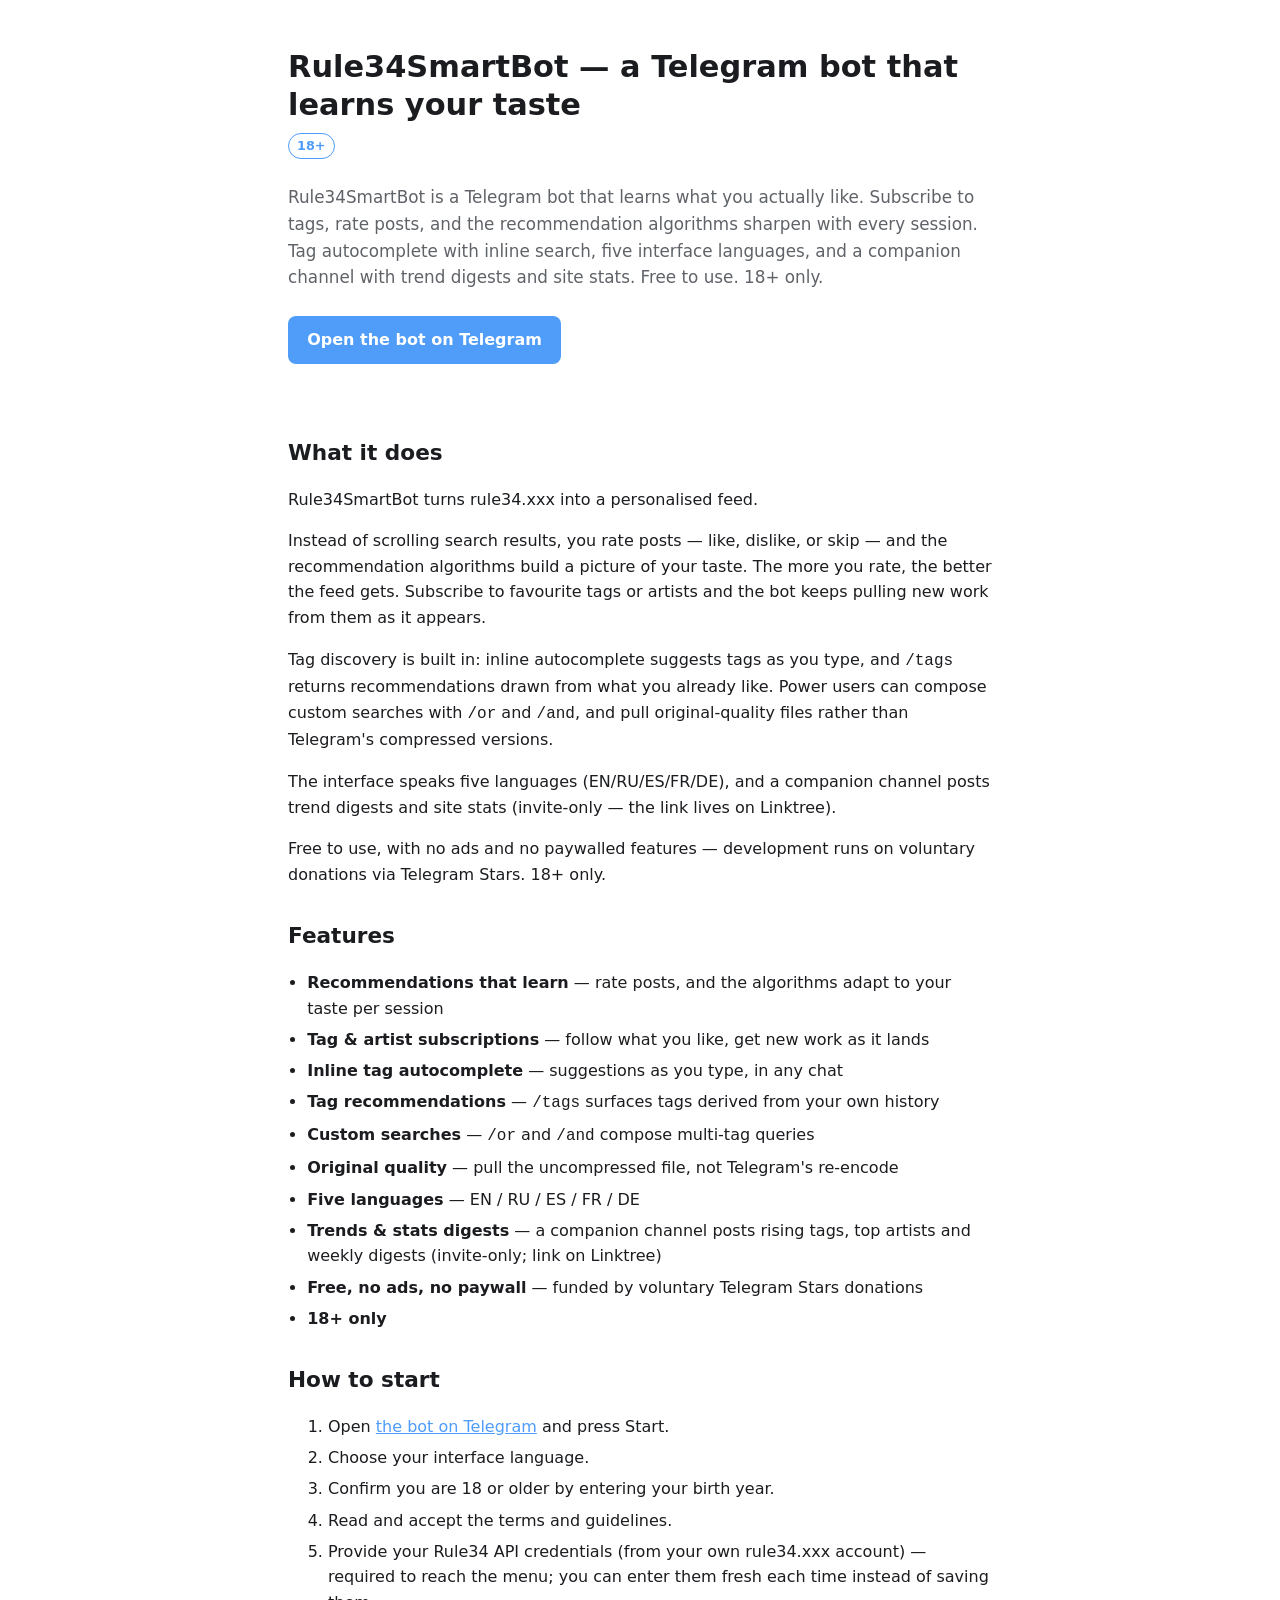
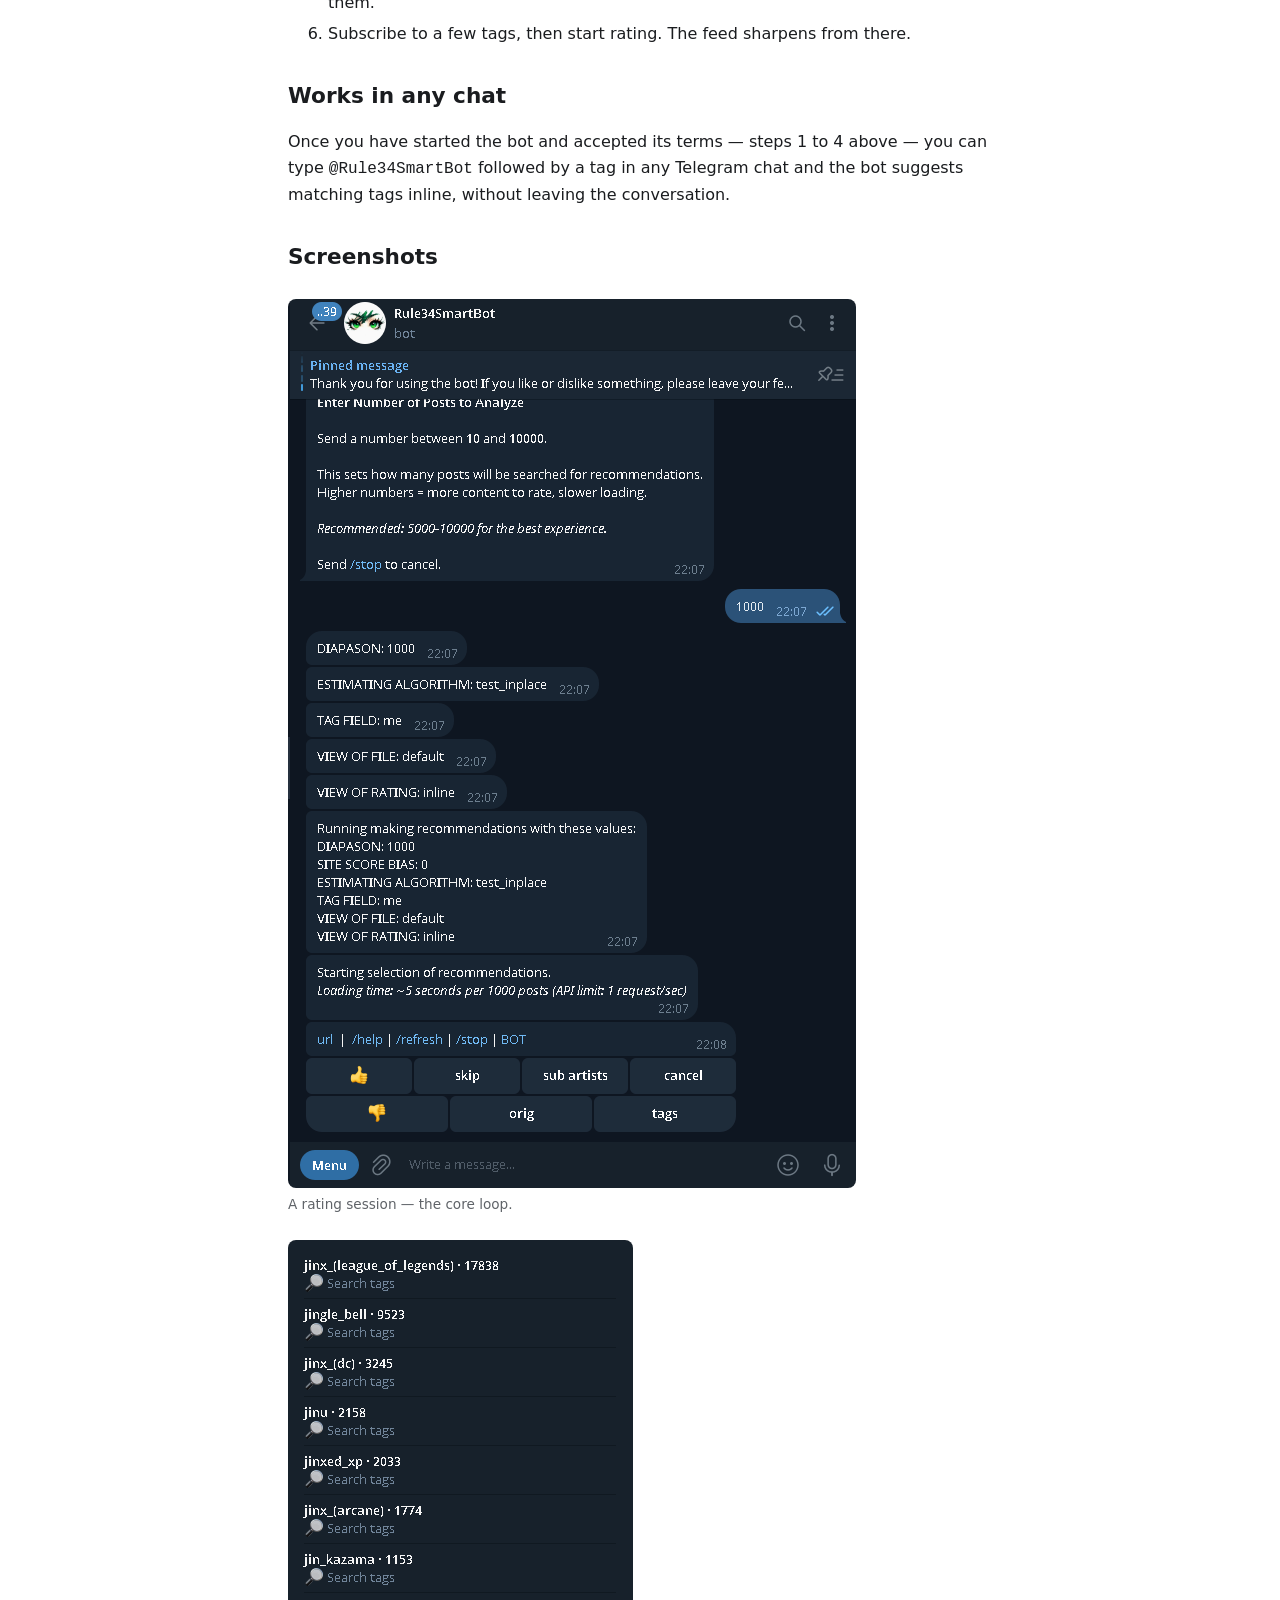
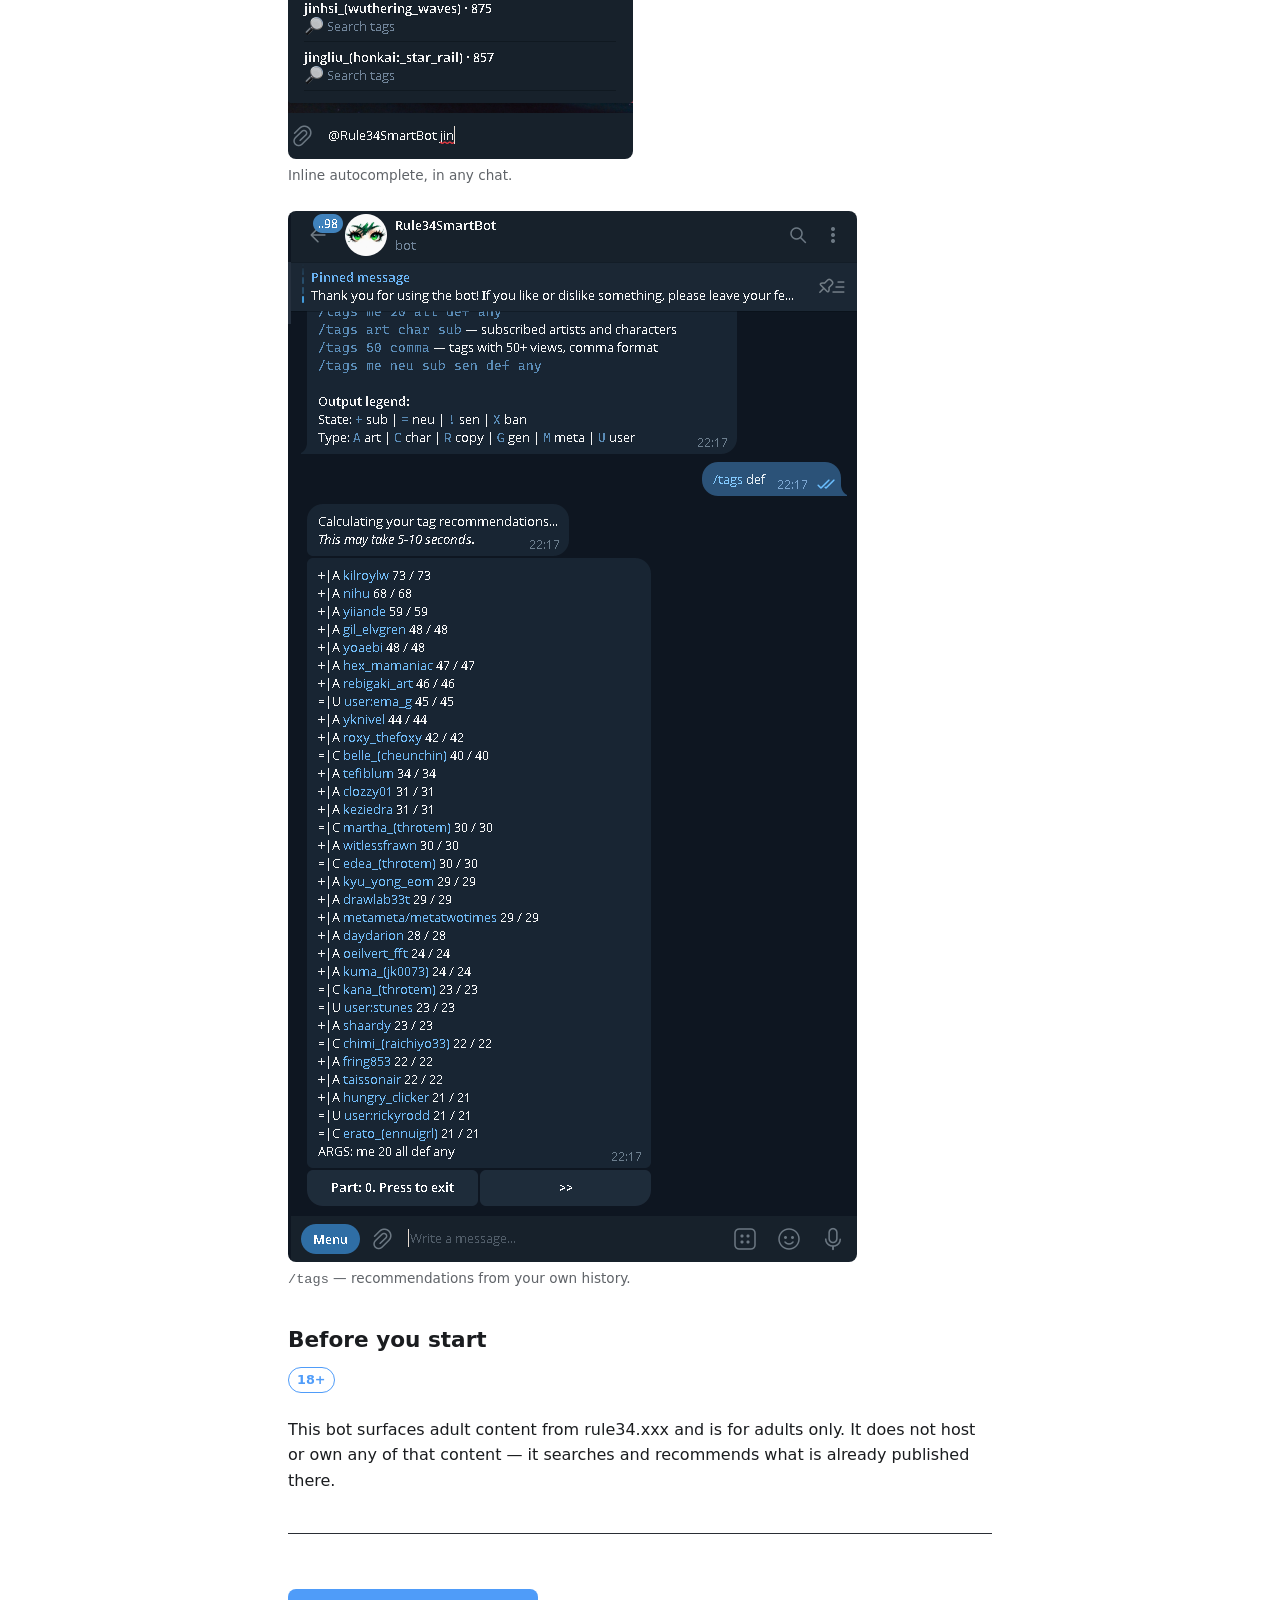
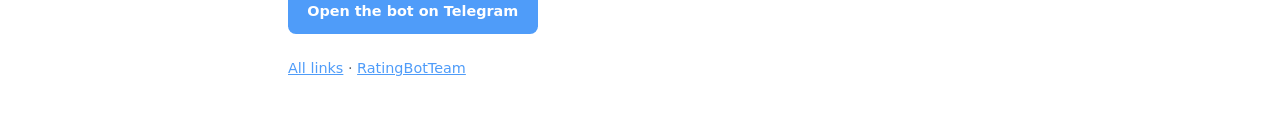
==== rule34-telegram-bot/index.html @ 352dfac8 "Publish site (source 244e6e36)" ====
<!DOCTYPE html>
<html lang="en">
<head>
<meta charset="utf-8">
<meta name="viewport" content="width=device-width, initial-scale=1">
<title>Rule34SmartBot — AI Tag Recommendations for rule34.xxx on Telegram</title>
<meta name="description" content="An AI-powered Telegram bot that learns your taste on rule34.xxx and builds a feed around it.">
<link rel="canonical" href="https://ratingbotsup.github.io/rule34-telegram-bot/">
<link rel="stylesheet" href="../assets/style.css">
</head>
<body>
<header>
<h1>Rule34SmartBot — a Telegram bot that learns your taste</h1>
<p class="badge">18+</p>
<p class="lede">Rule34SmartBot is a Telegram bot that learns what you actually
like. Subscribe to tags, rate posts, and the recommendation algorithms sharpen
with every session. Tag autocomplete with inline search, five interface
languages, and a companion channel with trend digests and site stats. Free to
use. 18+ only.</p>
<p><a class="cta" href="https://t.me/Rule34SmartBot?start=s-web">Open the bot on Telegram</a></p>
</header>
<main>

<section>
<h2>What it does</h2>
<p>Rule34SmartBot turns rule34.xxx into a personalised feed.</p>
<p>Instead of scrolling search results, you rate posts — like, dislike, or skip
— and the recommendation algorithms build a picture of your taste. The more you
rate, the better the feed gets. Subscribe to favourite tags or artists and the
bot keeps pulling new work from them as it appears.</p>
<p>Tag discovery is built in: inline autocomplete suggests tags as you type, and
<code>/tags</code> returns recommendations drawn from what you already like.
Power users can compose custom searches with <code>/or</code> and
<code>/and</code>, and pull original-quality files rather than Telegram's
compressed versions.</p>
<p>The interface speaks five languages (EN/RU/ES/FR/DE), and a companion channel
posts trend digests and site stats (invite-only — the link lives on Linktree).</p>
<p>Free to use, with no ads and no paywalled features — development runs on
voluntary donations via Telegram Stars. 18+ only.</p>
</section>

<section>
<h2>Features</h2>
<ul>
<li><strong>Recommendations that learn</strong> — rate posts, and the algorithms adapt to your taste per session</li>
<li><strong>Tag &amp; artist subscriptions</strong> — follow what you like, get new work as it lands</li>
<li><strong>Inline tag autocomplete</strong> — suggestions as you type, in any chat</li>
<li><strong>Tag recommendations</strong> — <code>/tags</code> surfaces tags derived from your own history</li>
<li><strong>Custom searches</strong> — <code>/or</code> and <code>/and</code> compose multi-tag queries</li>
<li><strong>Original quality</strong> — pull the uncompressed file, not Telegram's re-encode</li>
<li><strong>Five languages</strong> — EN / RU / ES / FR / DE</li>
<li><strong>Trends &amp; stats digests</strong> — a companion channel posts rising tags, top artists and weekly digests (invite-only; link on Linktree)</li>
<li><strong>Free, no ads, no paywall</strong> — funded by voluntary Telegram Stars donations</li>
<li><strong>18+ only</strong></li>
</ul>
</section>

<section>
<h2>How to start</h2>
<ol>
<li>Open <a href="https://t.me/Rule34SmartBot?start=s-web">the bot on Telegram</a> and press Start.</li>
<li>Choose your interface language.</li>
<li>Confirm you are 18 or older by entering your birth year.</li>
<li>Read and accept the terms and guidelines.</li>
<li>Provide your Rule34 API credentials (from your own rule34.xxx account) — required to reach the menu; you can enter them fresh each time instead of saving them.</li>
<li>Subscribe to a few tags, then start rating. The feed sharpens from there.</li>
</ol>
</section>

<section>
<h2>Works in any chat</h2>
<p>Once you have started the bot and accepted its terms — steps 1 to 4 above —
you can type <code>@Rule34SmartBot</code> followed by a tag in any Telegram chat
and the bot suggests matching tags inline, without leaving the conversation.</p>
</section>

<section>
<h2>Screenshots</h2>
<figure>
<img src="../assets/img/rating-session.png" alt="A rating session in the bot: the session settings being confirmed, then the rating keyboard with like, dislike and skip buttons.">
<figcaption>A rating session — the core loop.</figcaption>
</figure>
<figure>
<img src="../assets/img/inline-autocomplete.png" alt="Inline tag autocomplete in a Telegram chat, showing a dropdown of suggested tags mid-type.">
<figcaption>Inline autocomplete, in any chat.</figcaption>
</figure>
<figure>
<img src="../assets/img/tag-recommendations.png" alt="Output of the tags command, listing recommended tags with their subscription state and type.">
<figcaption><code>/tags</code> — recommendations from your own history.</figcaption>
</figure>
</section>

<section>
<h2>Before you start</h2>
<p class="badge">18+</p>
<p>This bot surfaces adult content from rule34.xxx and is for adults only. It
does not host or own any of that content — it searches and recommends what is
already published there.</p>
</section>

</main>
<footer>
<p><a class="cta" href="https://t.me/Rule34SmartBot?start=s-web">Open the bot on Telegram</a></p>
<p><a href="https://linktr.ee/rule34smartbot">All links</a> · <a href="../">RatingBotTeam</a></p>
</footer>
</body>
</html>
---- assets/style.css ----
:root {
  --bg: #14161a;
  --fg: #e8eaed;
  --muted: #9aa0a6;
  --accent: #4f9cf9;
  --card: #1d2026;
}
* { box-sizing: border-box; }
body {
  margin: 0;
  padding: 0 16px;
  background: var(--bg);
  color: var(--fg);
  font: 16px/1.6 system-ui, -apple-system, "Segoe UI", Roboto, sans-serif;
}
header, main, footer { max-width: 44rem; margin: 0 auto; }
header { padding: 3rem 0 1rem; }
h1 { font-size: 1.9rem; line-height: 1.25; margin: 0 0 .5rem; }
h2 { font-size: 1.35rem; margin: 2rem 0 .5rem; }
.lede { color: var(--muted); font-size: 1.05rem; }
.card { background: var(--card); border-radius: 12px; padding: 1.25rem; }
.badge {
  display: inline-block; margin: 0 0 .5rem; padding: .1rem .5rem;
  border: 1px solid var(--accent); border-radius: 999px;
  color: var(--accent); font-size: .8rem; font-weight: 600;
}
.cta {
  display: inline-block; margin: .5rem 0; padding: .7rem 1.2rem;
  background: var(--accent); color: #0b0d10; border-radius: 8px;
  font-weight: 600; text-decoration: none;
}
.note, footer { color: var(--muted); font-size: .9rem; }
ul { padding-left: 1.2rem; }
li { margin: .35rem 0; }
figure { margin: 1.5rem 0; }
img { max-width: 100%; height: auto; border-radius: 8px; display: block; }
figcaption { color: var(--muted); font-size: .85rem; margin-top: .4rem; }
footer { padding: 2rem 0 3rem; border-top: 1px solid #2a2e35; margin-top: 2.5rem; }
a { color: var(--accent); }
@media (prefers-color-scheme: light) {
  :root { --bg: #ffffff; --fg: #1a1c1f; --muted: #5f6368; --card: #f4f5f7; }
  .cta { color: #ffffff; }
}
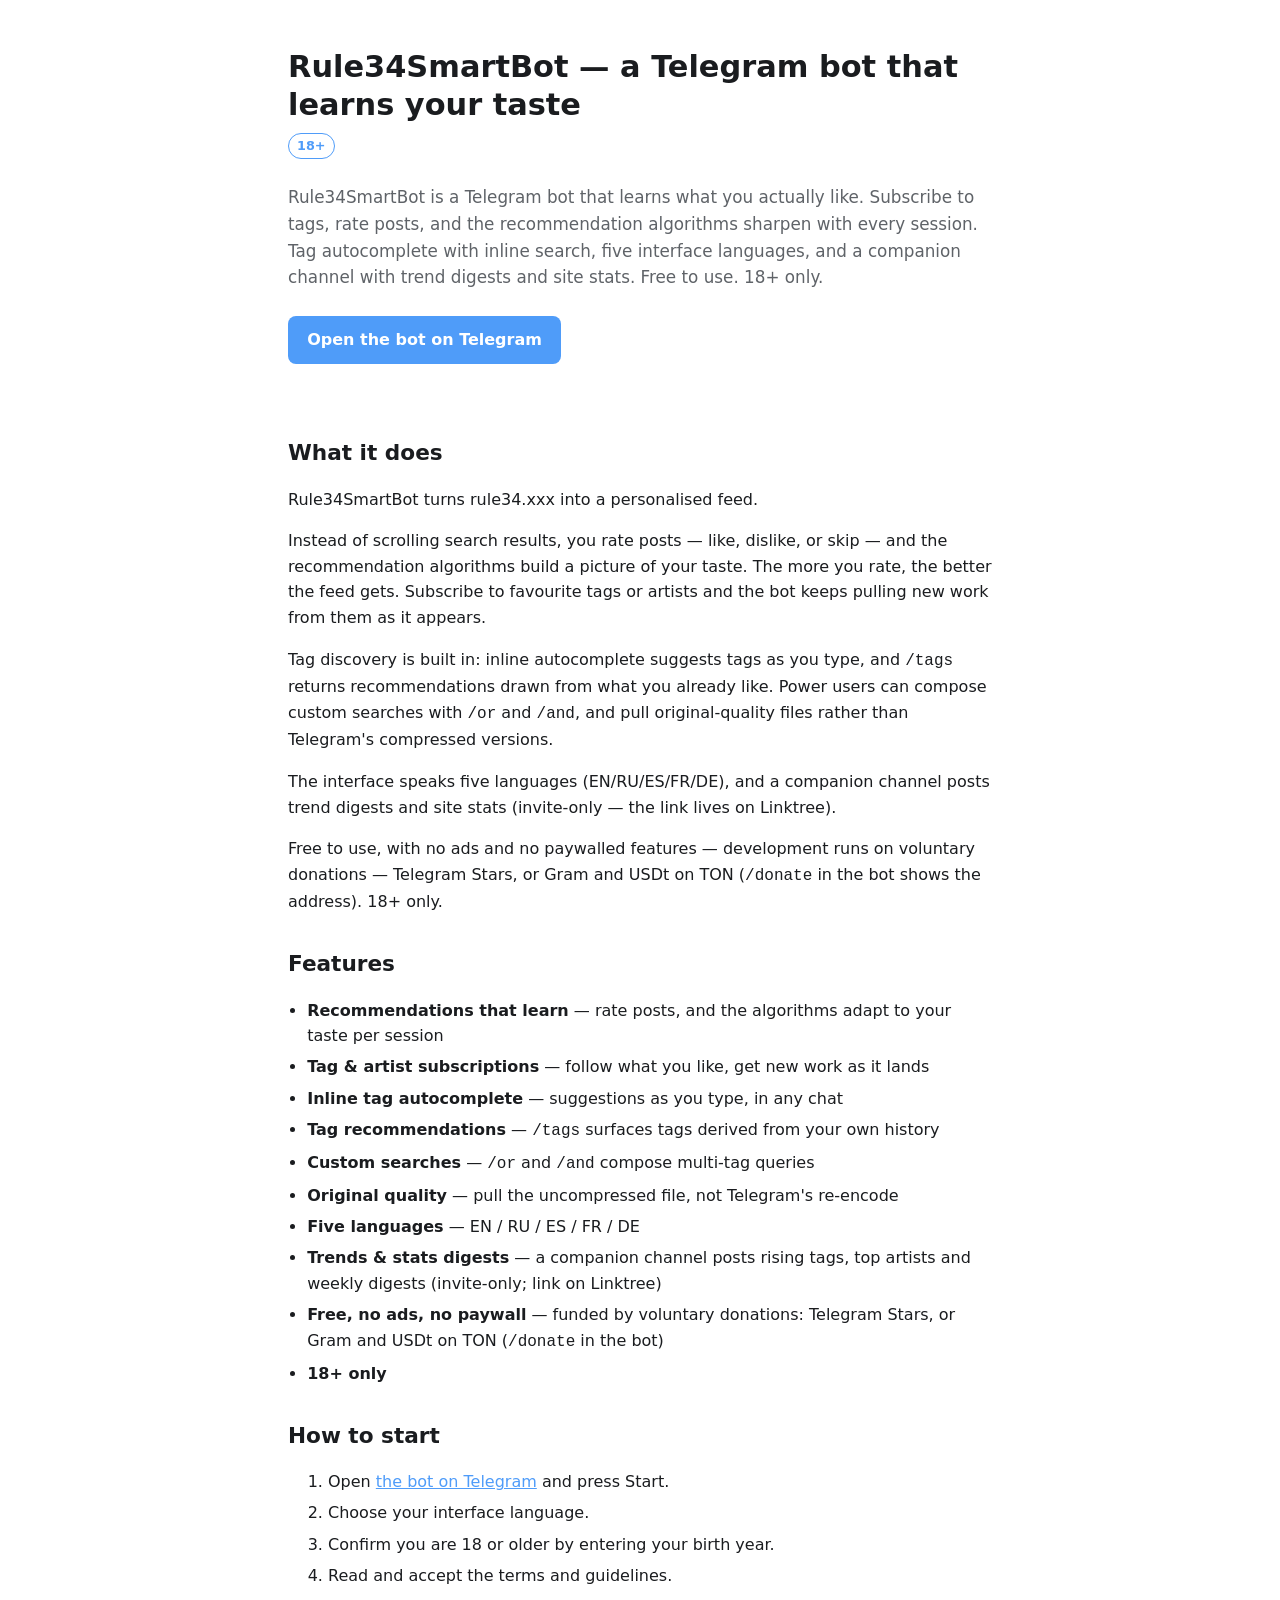
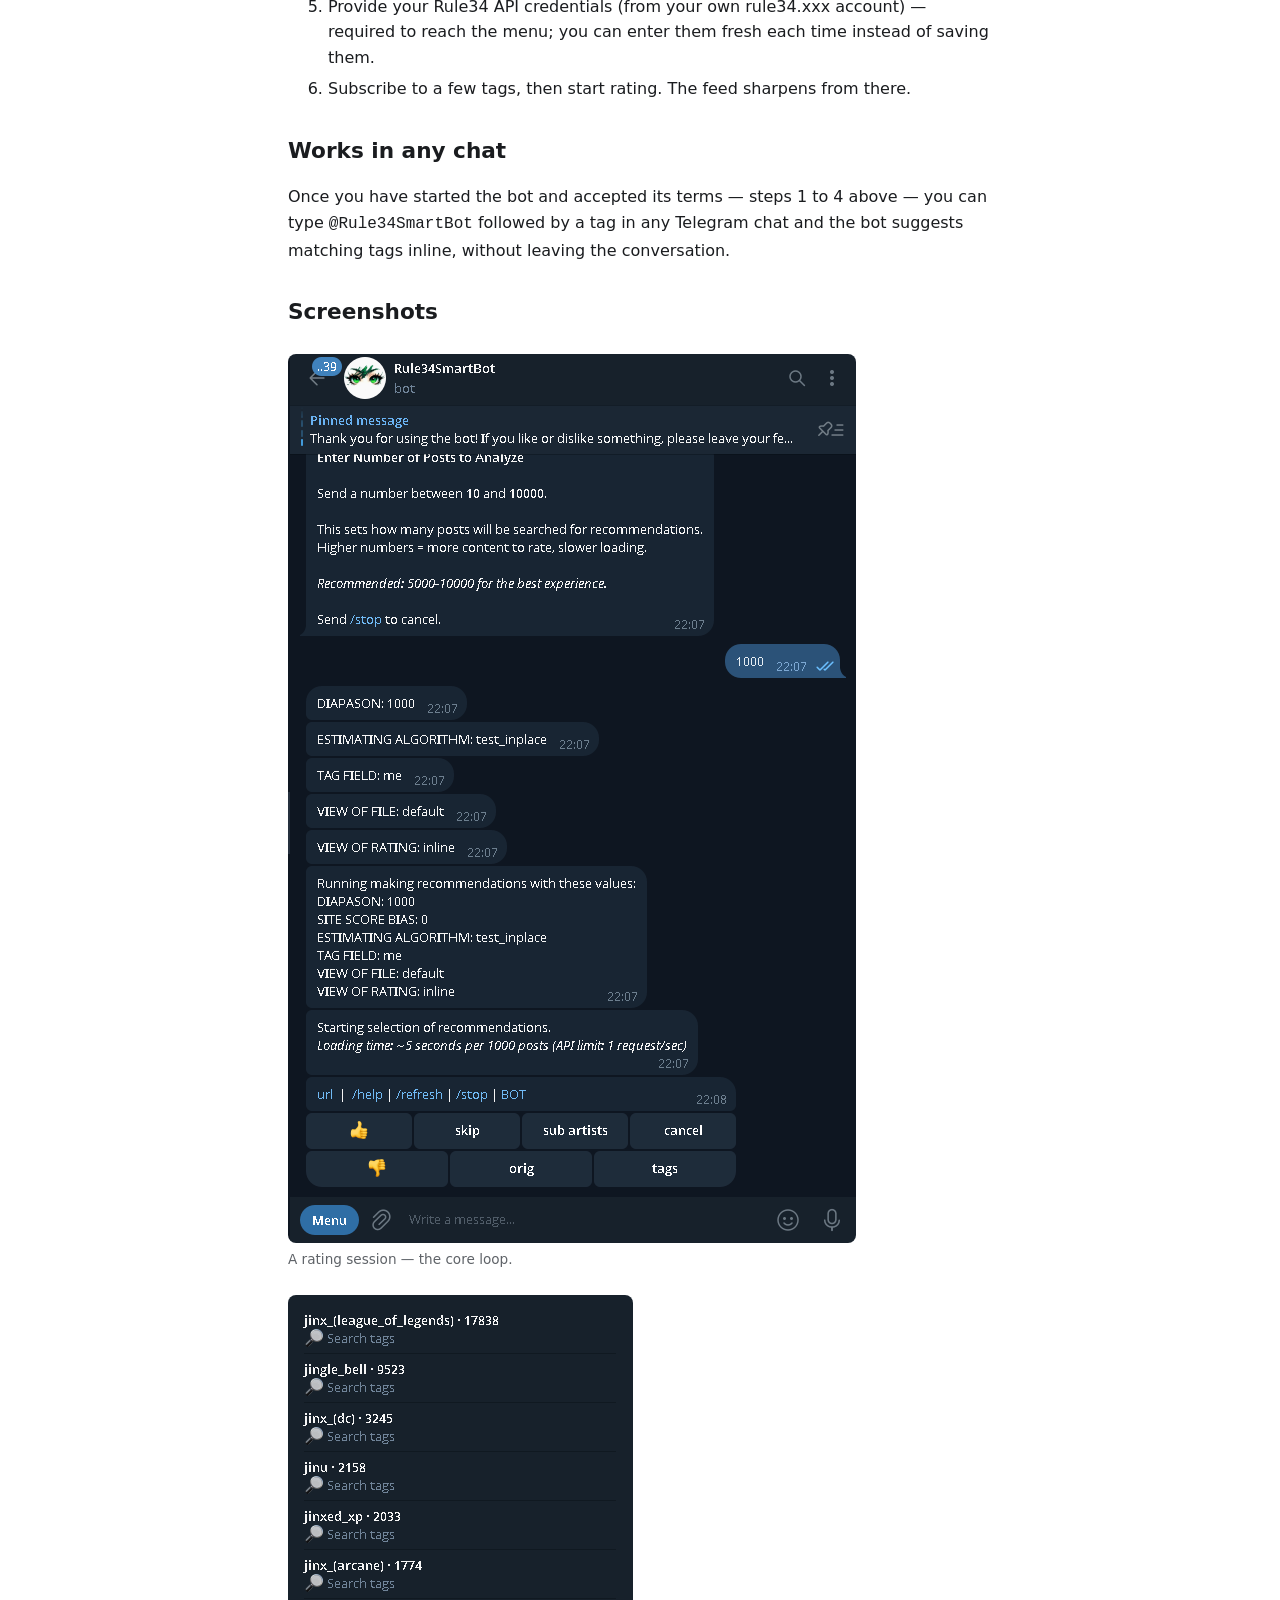
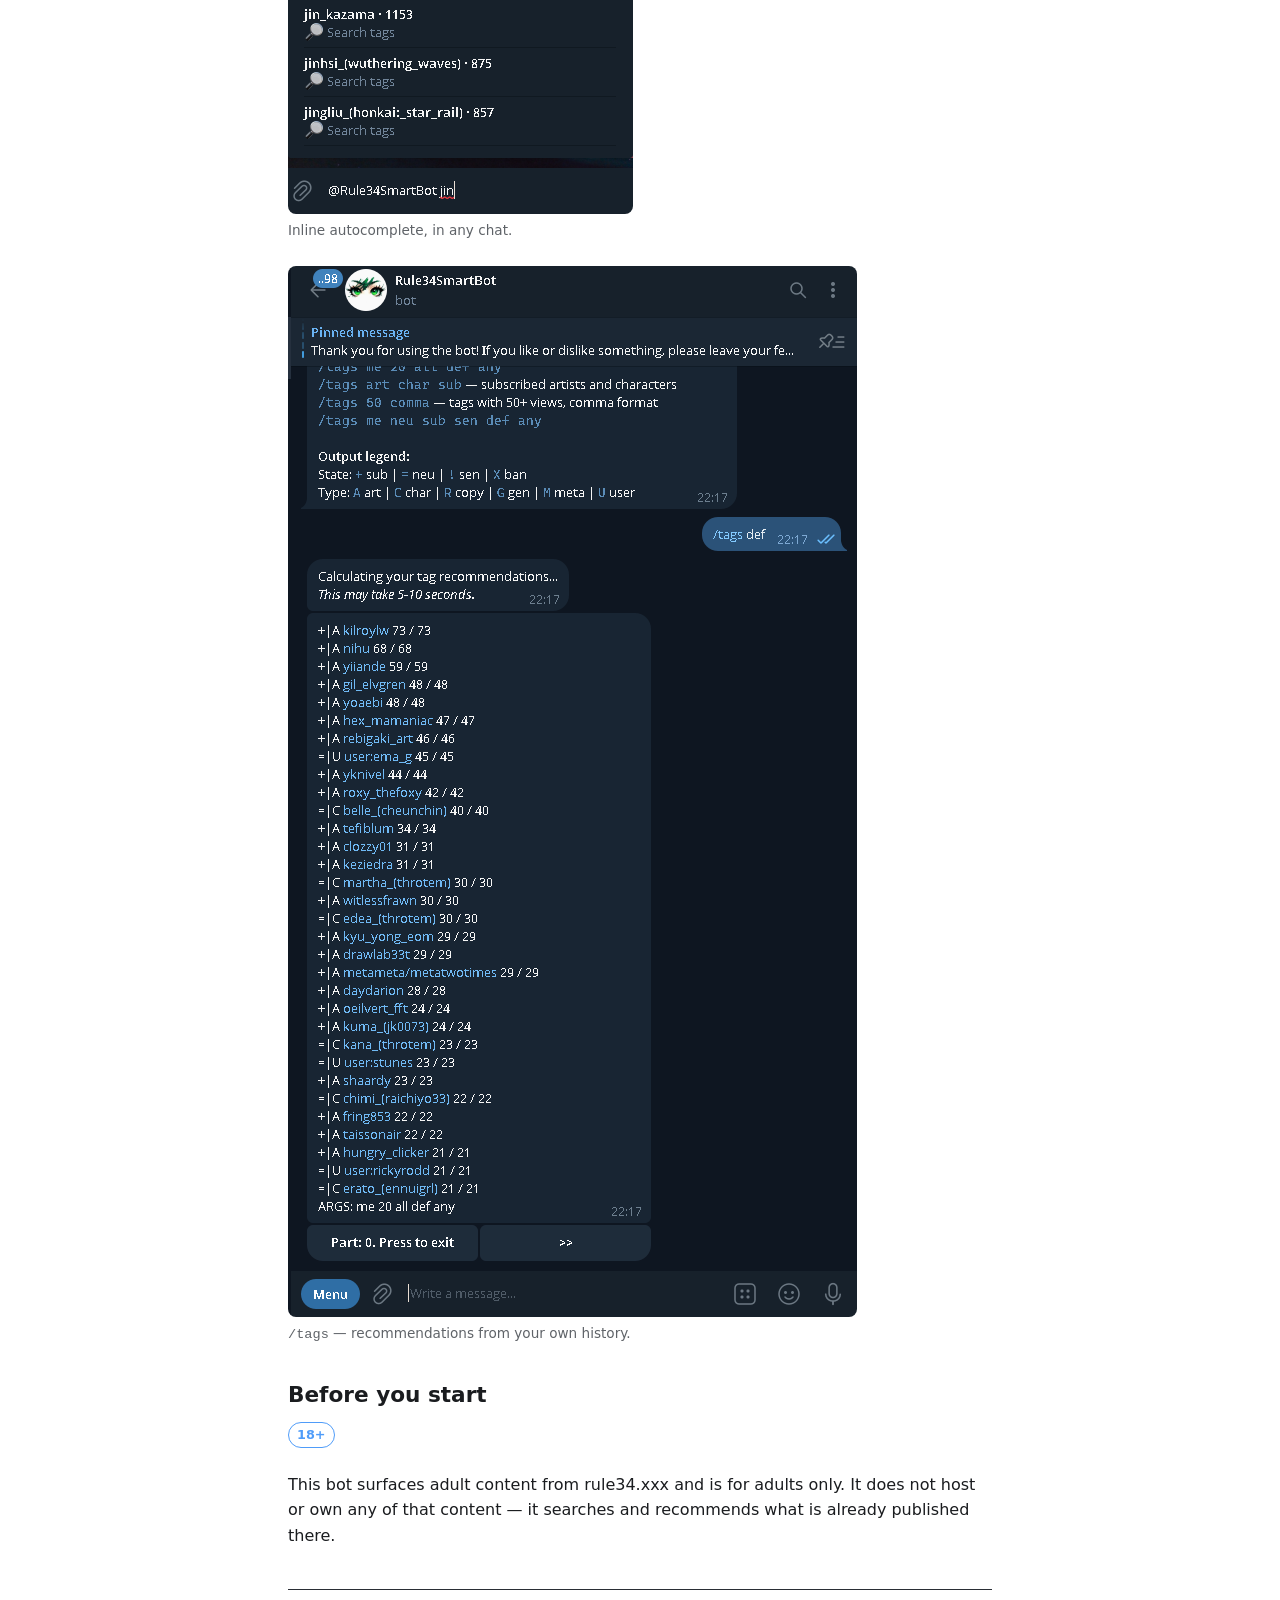
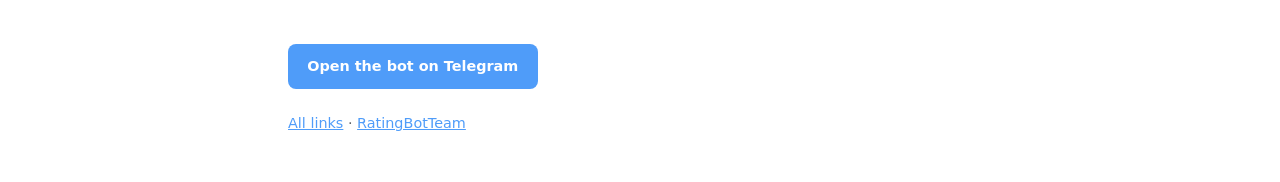
==== commit c9c7447d: "Publish site (source f7c7a960)" ====
--- a/rule34-telegram-bot/index.html
+++ b/rule34-telegram-bot/index.html
@@ -36,7 +36,8 @@
 <p>The interface speaks five languages (EN/RU/ES/FR/DE), and a companion channel
 posts trend digests and site stats (invite-only — the link lives on Linktree).</p>
 <p>Free to use, with no ads and no paywalled features — development runs on
-voluntary donations via Telegram Stars. 18+ only.</p>
+voluntary donations — Telegram Stars, or Gram and USDt on TON
+(<code>/donate</code> in the bot shows the address). 18+ only.</p>
 </section>
 
 <section>
@@ -50,7 +51,7 @@
 <li><strong>Original quality</strong> — pull the uncompressed file, not Telegram's re-encode</li>
 <li><strong>Five languages</strong> — EN / RU / ES / FR / DE</li>
 <li><strong>Trends &amp; stats digests</strong> — a companion channel posts rising tags, top artists and weekly digests (invite-only; link on Linktree)</li>
-<li><strong>Free, no ads, no paywall</strong> — funded by voluntary Telegram Stars donations</li>
+<li><strong>Free, no ads, no paywall</strong> — funded by voluntary donations: Telegram Stars, or Gram and USDt on TON (<code>/donate</code> in the bot)</li>
 <li><strong>18+ only</strong></li>
 </ul>
 </section>
